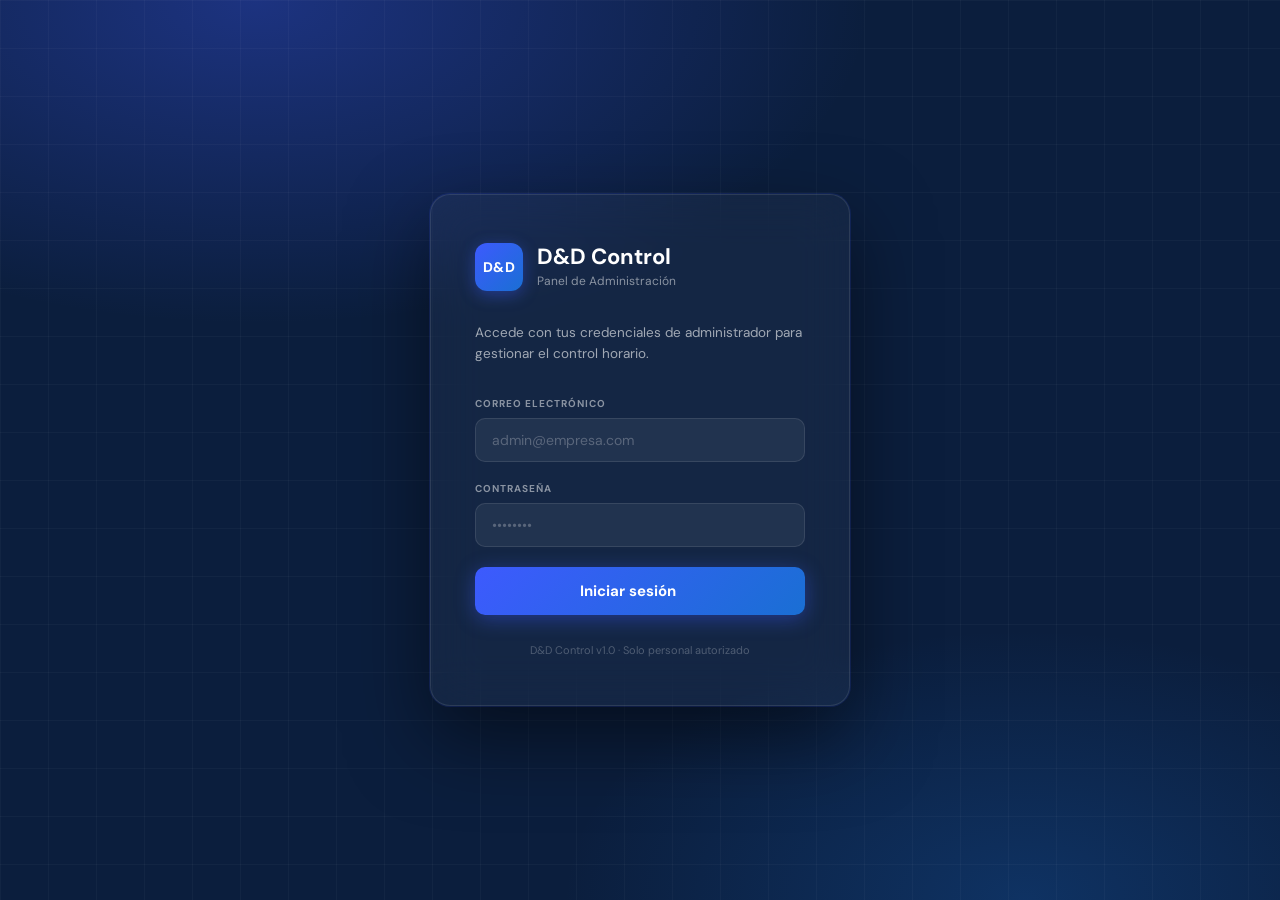
==== src/main/resources/static/configuracion.html @ 8d7f80d4 "Diseño front con algunas funcionalidades implementadas hecho + Iconos" ====
<!DOCTYPE html>
<html lang="es">
<head>
    <meta charset="UTF-8"><meta name="viewport" content="width=device-width, initial-scale=1.0">
    <title>Configuración — D&D Control</title>
    <link rel="preconnect" href="https://fonts.googleapis.com">
    <link href="https://fonts.googleapis.com/css2?family=DM+Sans:opsz,wght@9..40,400;9..40,500;9..40,600;9..40,700&family=DM+Mono:wght@400;500&display=swap" rel="stylesheet">
    <link rel="stylesheet" href="shared.css">
    <style>
        .config-scroll { display:flex; flex-direction:column; gap:20px; padding:28px; }

        .toggle-row {
            display:flex; align-items:center; justify-content:space-between;
            padding:14px 0; border-bottom:1px solid #F0F5FB;
        }
        .toggle-row:last-child { border-bottom:none; }
        .toggle-info .toggle-label { font-size:13px; font-weight:600; color:var(--navy); }
        .toggle-info .toggle-desc  { font-size:12px; color:var(--text-label); margin-top:2px; }
        .switch { position:relative; display:inline-block; width:40px; height:22px; }
        .switch input { opacity:0; width:0; height:0; }
        .slider {
            position:absolute; inset:0; background:#D4E3F5; border-radius:22px;
            cursor:pointer; transition:.2s;
        }
        .slider::before {
            content:''; position:absolute; width:16px; height:16px;
            left:3px; bottom:3px; background:white; border-radius:50%;
            transition:.2s;
        }
        .switch input:checked + .slider { background:var(--blue); }
        .switch input:checked + .slider::before { transform:translateX(18px); }

        .strength-bar { height:4px; border-radius:2px; margin-top:6px; background:#EBF2FB; overflow:hidden; }
        .strength-fill { height:100%; border-radius:2px; transition:width .3s, background .3s; }
    </style>
</head>
<body data-page="configuracion">
<div class="app">
    <nav class="sidebar">
        <div class="brand"><div class="brand-icon">DD</div><span class="brand-name">D&D Control</span></div>
        <div class="nav-section"><span class="nav-label">Principal</span>
            <a class="nav-item" data-page="dashboard"   href="dashboard.html"><img src="icons/dashboard-svgrepo-com.svg" alt="Dashboard">Dashboard</a>
            <a class="nav-item" data-page="fichajes"    href="fichajes.html"><img src="icons/clock-two-svgrepo-com.svg" alt="Fichajes">Fichajes</a>
            <a class="nav-item" data-page="solicitudes" href="solicitudes.html"><img src="icons/paper-svgrepo-com.svg" alt="Solicitudes">Solicitudes<span class="nav-badge">4</span></a>
            <a class="nav-item" data-page="incidencias" href="incidencias.html"><img src="icons/warning-1-svgrepo-com.svg" alt="Incidencias">Incidencias<span class="nav-badge">2</span></a>
        </div>
        <div class="nav-section"><span class="nav-label">Gestión</span>
            <a class="nav-item" data-page="empleados"   href="empleados.html"><img src="icons/employees-svgrepo-com (1).svg" alt="Empleados">Empleados</a>
            <a class="nav-item" data-page="sedes"       href="sedes.html"><img src="icons/headquarters-building-bank-house-svgrepo-com.svg" alt="Sedes">Sedes</a>
            <a class="nav-item" data-page="turnos"      href="turnos.html"><img src="icons/shifts-team-svgrepo-com.svg" alt="Turnos">Turnos</a>
            <a class="nav-item" data-page="informes"    href="informes.html"><img src="icons/reports-svgrepo-com.svg" alt="Informes">Informes</a>
        </div>
        <div class="nav-section"><span class="nav-label">Sistema</span>
            <a class="nav-item" data-page="configuracion" href="configuracion.html"><img src="icons/settings-svgrepo-com.svg" alt="Configuración">Configuración</a>
        </div>
        <div class="sidebar-spacer"></div>
        <div class="user-chip">
            <div class="avatar">AC</div>
            <div class="user-info"><div class="user-name">Admin Central</div><div class="user-role">Administrador</div></div>
            <div class="btn-icon" onclick="doLogout()"><img src="icons/logout-svgrepo-com.svg" alt="Cerrar sesión"></div>
        </div>
    </nav>

    <main>
        <div class="topbar"><h1>Configuración</h1></div>

        <div class="tabs-bar">
            <div class="tab active" id="tab-empresa"        onclick="switchTab('empresa')">Empresa</div>
            <div class="tab"        id="tab-sistema"        onclick="switchTab('sistema')">Sistema</div>
            <div class="tab"        id="tab-seguridad"      onclick="switchTab('seguridad')">Seguridad</div>
            <div class="tab"        id="tab-notificaciones" onclick="switchTab('notificaciones')">Notificaciones</div>
        </div>

        <div style="flex:1;overflow-y:auto">

            <!-- ── EMPRESA ── -->
            <div class="config-scroll" id="panel-empresa">
                <div class="card">
                    <div class="card-header"><span class="card-title">Datos de la empresa</span></div>
                    <div class="card-body">
                        <div class="form-grid form-2col">
                            <div class="field"><label>Nombre empresa</label><input type="text" id="empNombre" value="Empresa S.L."></div>
                            <div class="field"><label>NIF / CIF</label><input type="text" id="empNif" value="B12345678"></div>
                            <div class="field form-full"><label>Dirección fiscal</label><input type="text" id="empDir" value="Calle Madrid 1, 28904 Getafe, Madrid"></div>
                            <div class="field"><label>Email contacto</label><input type="email" id="empEmail" value="admin@admin.com"></div>
                            <div class="field"><label>Teléfono</label><input type="tel" id="empTel" value="999999999"></div>
                        </div>
                    </div>
                    <div class="card-footer">
                        <button class="btn btn-secondary" onclick="resetEmpresa()">Cancelar</button>
                        <button class="btn btn-primary"   onclick="guardarEmpresa()">Guardar cambios</button>
                    </div>
                </div>
            </div>

            <!-- ── SISTEMA ── -->
            <div class="config-scroll" id="panel-sistema" style="display:none">
                <div class="card">
                    <div class="card-header"><span class="card-title">Parámetros del sistema</span></div>
                    <div class="card-body">
                        <div class="form-grid form-2col">
                            <div class="field"><label>Margen de retraso (minutos)</label><input type="number" id="margen" value="5" min="0" max="60"></div>
                            <div class="field"><label>Horas mínimas jornada</label><input type="number" id="horasMin" value="8" min="1" max="12"></div>
                            <div class="field">
                                <label>Zona horaria</label>
                                <select id="zona">
                                    <option>Europe/Madrid (UTC+1)</option>
                                    <option>Europe/London (UTC+0)</option>
                                    <option>America/New_York (UTC-5)</option>
                                </select>
                            </div>
                            <div class="field">
                                <label>Formato hora en informes</label>
                                <select id="formato">
                                    <option>HH:mm (24h)</option>
                                    <option>hh:mm a (12h)</option>
                                </select>
                            </div>
                        </div>
                    </div>
                    <div class="card-footer">
                        <button class="btn btn-secondary">Cancelar</button>
                        <button class="btn btn-primary" onclick="guardarSistema()">Guardar cambios</button>
                    </div>
                </div>
            </div>

            <!-- ── SEGURIDAD ── -->
            <div class="config-scroll" id="panel-seguridad" style="display:none">
                <div class="card">
                    <div class="card-header"><span class="card-title">Cambiar contraseña</span></div>
                    <div class="card-body">
                        <div class="form-grid" style="max-width:480px">
                            <div class="field"><label>Contraseña actual</label><input type="password" id="passActual" placeholder="••••••••"></div>
                            <div class="field">
                                <label>Nueva contraseña</label>
                                <input type="password" id="passNueva" placeholder="Mín. 8 caracteres" oninput="checkStrength(this.value)">
                                <div class="strength-bar"><div class="strength-fill" id="strengthFill" style="width:0%;background:#E84855"></div></div>
                                <span id="strengthLabel" style="font-size:11px;color:var(--text-label);margin-top:4px"></span>
                            </div>
                            <div class="field"><label>Confirmar contraseña</label><input type="password" id="passConfirm" placeholder="••••••••"></div>
                        </div>
                    </div>
                    <div class="card-footer">
                        <button class="btn btn-primary" onclick="cambiarPassword()">Actualizar contraseña</button>
                    </div>
                </div>
                <div class="card">
                    <div class="card-header"><span class="card-title">Sesiones activas</span></div>
                    <div class="card-body">
                        <div class="toggle-row">
                            <div class="toggle-info">
                                <div class="toggle-label">Expiración de sesión automática</div>
                                <div class="toggle-desc">Cierra la sesión tras 8 horas de inactividad</div>
                            </div>
                            <label class="switch"><input type="checkbox" checked><span class="slider"></span></label>
                        </div>
                        <div class="toggle-row">
                            <div class="toggle-info">
                                <div class="toggle-label">Autenticación en dos pasos</div>
                                <div class="toggle-desc">Requiere código al iniciar sesión</div>
                            </div>
                            <label class="switch"><input type="checkbox"><span class="slider"></span></label>
                        </div>
                    </div>
                </div>
            </div>

            <!-- ── NOTIFICACIONES ── -->
            <div class="config-scroll" id="panel-notificaciones" style="display:none">
                <div class="card">
                    <div class="card-header"><span class="card-title">Preferencias de notificación</span></div>
                    <div class="card-body">
                        <div class="toggle-row">
                            <div class="toggle-info">
                                <div class="toggle-label">Nueva solicitud pendiente</div>
                                <div class="toggle-desc">Recibir email cuando un empleado envíe una solicitud</div>
                            </div>
                            <label class="switch"><input type="checkbox" checked><span class="slider"></span></label>
                        </div>
                        <div class="toggle-row">
                            <div class="toggle-info">
                                <div class="toggle-label">Incidencia detectada</div>
                                <div class="toggle-desc">Alertar cuando se genere una incidencia automática</div>
                            </div>
                            <label class="switch"><input type="checkbox" checked><span class="slider"></span></label>
                        </div>
                        <div class="toggle-row">
                            <div class="toggle-info">
                                <div class="toggle-label">Fichaje fuera de radio GPS</div>
                                <div class="toggle-desc">Notificar cuando un empleado fiche fuera de su sede</div>
                            </div>
                            <label class="switch"><input type="checkbox" checked><span class="slider"></span></label>
                        </div>
                        <div class="toggle-row">
                            <div class="toggle-info">
                                <div class="toggle-label">Resumen diario</div>
                                <div class="toggle-desc">Enviar resumen de asistencia cada día a las 20:00</div>
                            </div>
                            <label class="switch"><input type="checkbox"><span class="slider"></span></label>
                        </div>
                        <div class="toggle-row">
                            <div class="toggle-info">
                                <div class="toggle-label">Informe semanal automático</div>
                                <div class="toggle-desc">Enviar informe de horas cada lunes</div>
                            </div>
                            <label class="switch"><input type="checkbox"><span class="slider"></span></label>
                        </div>
                    </div>
                    <div class="card-footer">
                        <button class="btn btn-primary" onclick="guardarNotif()">Guardar preferencias</button>
                    </div>
                </div>
            </div>

        </div>
    </main>
</div>
<script src="shared.js"></script>
<script src="configuracion.js"></script>
</body>
</html>
---- src/main/resources/static/shared.css ----
@import url('https://fonts.googleapis.com/css2?family=DM+Sans:opsz,wght@9..40,300;9..40,400;9..40,500;9..40,600;9..40,700&family=DM+Mono:wght@400;500&display=swap');

:root {
  --bg:           #F0F5FB;
  --white:        #ffffff;
  --border:       #D4E3F5;
  --border-light: #E8EBF0;
  --navy:         #0B1E3D;
  --blue:         #1A6FD4;
  --indigo:       #3D5AFE;
  --blue-light:   #EBF2FB;
  --blue-mid:     #E3F0FF;
  --text-muted:   #5A7A9E;
  --text-label:   #8BA4C0;
  --text-dark:    #1A1A2E;
  --green:        #0F9A5A;
  --green-bg:     #E8FAF2;
  --yellow-bg:    #FFF8E6;
  --yellow:       #C87D00;
  --red:          #E84855;
  --red-bg:       #FEE8EA;
  --sidebar-w:    240px;
  --topbar-h:     60px;
  --radius:       12px;
  --radius-sm:    8px;
  --shadow:       0 2px 12px rgba(11,30,61,.07);
  --shadow-md:    0 6px 28px rgba(11,30,61,.12);
  --font:         'DM Sans', sans-serif;
  --mono:         'DM Mono', monospace;
  --transition:   .15s ease;
}

*, *::before, *::after { box-sizing: border-box; margin: 0; padding: 0; }
html, body {
  height: 100%; font-family: var(--font);
  background: var(--bg); color: var(--navy);
  font-size: 14px; -webkit-font-smoothing: antialiased;
}

.app { display: flex; height: 100vh; overflow: hidden; }
main  { flex: 1; display: flex; flex-direction: column; overflow: hidden; }

.sidebar {
  width: var(--sidebar-w); flex-shrink: 0;
  background: var(--white);
  border-right: 1px solid var(--border-light);
  display: flex; flex-direction: column; height: 100vh;
  position: relative; z-index: 10;
}

.brand {
  display: flex; align-items: center; gap: 10px;
  height: 72px; padding: 0 20px; flex-shrink: 0;
  border-bottom: 1px solid var(--border-light);
}
.brand-icon {
  width: 36px; height: 36px; border-radius: 8px;
  background: var(--indigo);
  display: flex; align-items: center; justify-content: center;
  font-weight: 700; color: white; font-size: 12px; flex-shrink: 0;
  letter-spacing: .02em;
}
.brand-name { font-weight: 700; font-size: 15px; color: var(--text-dark); }

.nav-section { padding: 20px 12px 4px 20px; }
.nav-section + .nav-section { padding-top: 16px; }

.nav-label {
  display: block; font-size: 10px; font-weight: 700;
  color: #9CA3B0; letter-spacing: .09em;
  text-transform: uppercase; padding-bottom: 6px;
}

.nav-item {
  display: flex; align-items: center; gap: 10px;
  height: 38px; padding: 0 12px;
  border-radius: var(--radius-sm);
  cursor: pointer; color: #4A5568;
  font-size: 14px; font-weight: 400;
  transition: background var(--transition), color var(--transition);
  user-select: none; text-decoration: none;
}
.nav-item:hover { background: var(--blue-light); color: var(--blue); }
.nav-item.active {
  background: #EEF2FF; color: var(--indigo); font-weight: 700;
}
.nav-item svg { width: 17px; height: 17px; flex-shrink: 0; opacity: .65; }
.nav-item:hover svg, .nav-item.active svg { opacity: 1; }

.nav-badge {
  margin-left: auto; background: var(--red);
  color: white; font-size: 10px; font-weight: 700;
  border-radius: 10px; padding: 1px 6px; line-height: 1.6;
}

.sidebar-spacer { flex: 1; }

.user-chip {
  height: 64px; display: flex; align-items: center; gap: 12px;
  padding: 0 16px; flex-shrink: 0;
  border-top: 1px solid var(--border-light);
}
.avatar {
  width: 36px; height: 36px; border-radius: 50%;
  background: var(--indigo);
  display: flex; align-items: center; justify-content: center;
  color: white; font-size: 12px; font-weight: 700; flex-shrink: 0;
}
.user-info { flex: 1; min-width: 0; }
.user-name {
  font-size: 13px; font-weight: 700; color: var(--text-dark);
  white-space: nowrap; overflow: hidden; text-overflow: ellipsis;
}
.user-role { font-size: 11px; color: #9CA3B0; margin-top: 1px; }

.btn-icon {
  width: 34px; height: 34px; border: 1px solid var(--border);
  border-radius: var(--radius-sm); background: white;
  display: flex; align-items: center; justify-content: center;
  cursor: pointer; color: var(--text-muted);
  transition: all var(--transition); flex-shrink: 0;
}
.btn-icon:hover { background: var(--red-bg); border-color: var(--red); color: var(--red); }

.topbar {
  height: var(--topbar-h); background: var(--white);
  border-bottom: 1px solid var(--border);
  display: flex; align-items: center; gap: 14px;
  padding: 0 28px; flex-shrink: 0;
}
.topbar h1 { font-size: 18px; font-weight: 700; color: var(--navy); }
.topbar-spacer { flex: 1; }

.filter-bar {
  background: var(--blue-light); border-bottom: 1px solid var(--border);
  display: flex; align-items: center; gap: 10px;
  padding: 0 22px; min-height: 54px; flex-shrink: 0; flex-wrap: wrap;
}
.filter-label { font-size: 12px; font-weight: 700; color: var(--text-muted); white-space: nowrap; }

.tabs-bar {
  background: white; border-bottom: 1px solid var(--border);
  display: flex; padding-left: 22px; flex-shrink: 0;
}
.tab {
  padding: 14px 18px; font-size: 14px; cursor: pointer;
  color: var(--text-label); font-weight: 400;
  border-bottom: 2px solid transparent;
  transition: all var(--transition); white-space: nowrap;
  user-select: none;
}
.tab.active { color: var(--blue); font-weight: 700; border-bottom-color: var(--blue); }
.tab:hover:not(.active) { color: var(--text-muted); }

.scroll-body {
  flex: 1; overflow-y: auto; padding: 28px;
  display: flex; flex-direction: column; gap: 20px;
}
.scroll-body::-webkit-scrollbar { width: 5px; }
.scroll-body::-webkit-scrollbar-track { background: transparent; }
.scroll-body::-webkit-scrollbar-thumb { background: var(--border); border-radius: 3px; }

.btn {
  display: inline-flex; align-items: center; gap: 7px;
  padding: 8px 16px; border-radius: var(--radius-sm);
  font-family: var(--font); font-size: 13px; font-weight: 600;
  cursor: pointer; border: none; transition: all var(--transition);
  white-space: nowrap; line-height: 1;
}
.btn-primary  { background: var(--blue); color: white; }
.btn-primary:hover  { background: #155bb5; box-shadow: 0 3px 10px rgba(26,111,212,.35); }
.btn-secondary { background: var(--blue-light); color: #4A6080; border: 1px solid var(--border); }
.btn-secondary:hover { background: #dce9f8; }
.btn-ghost  { background: white; color: var(--text-muted); border: 1px solid var(--border); }
.btn-ghost:hover { background: var(--bg); }
.btn-success { background: var(--green); color: white; }
.btn-success:hover { background: #0b7d48; }
.btn-danger  { background: var(--red); color: white; }
.btn-danger:hover  { background: #c43641; }
.btn-sm { padding: 5px 12px; font-size: 12px; }

/* ── CARDS ─────────────────────────────────────────────────── */
.card {
  background: white; border-radius: var(--radius);
  border: 1px solid var(--border); box-shadow: var(--shadow);
}
.card-header {
  display: flex; align-items: center; justify-content: space-between;
  height: 52px; padding: 0 22px;
  border-bottom: 1px solid var(--border);
}
.card-title { font-size: 15px; font-weight: 700; color: var(--navy); }
.card-body { padding: 22px; }
.card-footer {
  display: flex; align-items: center; justify-content: flex-end; gap: 10px;
  height: 56px; padding: 0 22px;
  border-top: 1px solid var(--border);
}

.stat-grid { display: grid; grid-template-columns: repeat(4,1fr); gap: 16px; }

.stat-card {
  background: white; border-radius: var(--radius);
  border: 1px solid var(--border); padding: 20px 22px;
  box-shadow: var(--shadow);
  display: flex; flex-direction: column; gap: 10px;
  transition: box-shadow var(--transition), transform var(--transition);
}
.stat-card:hover { box-shadow: var(--shadow-md); transform: translateY(-1px); }

.stat-card-row { display: flex; align-items: center; }
.stat-icon {
  width: 40px; height: 40px; border-radius: 10px;
  display: flex; align-items: center; justify-content: center;
  font-size: 18px; flex-shrink: 0;
}
.stat-badge {
  margin-left: auto; font-size: 11px; font-weight: 700;
  border-radius: 20px; padding: 3px 8px;
}
.stat-value { font-size: 28px; font-weight: 700; color: var(--navy); line-height: 1; }
.stat-label { font-size: 13px; color: var(--text-muted); }

.table-wrap { overflow-x: auto; }
table { width: 100%; border-collapse: collapse; }
thead th {
  text-align: left; font-size: 11px; font-weight: 700;
  color: var(--text-label); text-transform: uppercase; letter-spacing: .06em;
  padding: 12px 16px; border-bottom: 1px solid var(--border);
  background: #FAFCFF; white-space: nowrap;
}
tbody tr { border-bottom: 1px solid #F0F5FB; transition: background var(--transition); }
tbody tr:hover { background: #F5F9FF; }
tbody td { padding: 13px 16px; font-size: 13px; color: var(--navy); vertical-align: middle; }
tbody tr:last-child { border-bottom: none; }

.badge {
  display: inline-flex; align-items: center; gap: 4px;
  padding: 3px 9px; border-radius: 20px;
  font-size: 11px; font-weight: 700; white-space: nowrap;
}
.badge-green  { background: var(--green-bg);  color: var(--green); }
.badge-red    { background: var(--red-bg);    color: var(--red); }
.badge-yellow { background: var(--yellow-bg); color: var(--yellow); }
.badge-blue   { background: var(--blue-mid);  color: var(--blue); }
.badge-gray   { background: #F0F5FB;          color: var(--text-muted); }
.badge-indigo { background: #EEF2FF;          color: var(--indigo); }

.dot { width: 6px; height: 6px; border-radius: 50%; display: inline-block; flex-shrink: 0; }
.dot-green  { background: var(--green); }
.dot-red    { background: var(--red); }
.dot-yellow { background: #F59E0B; }

.pagination {
  display: flex; align-items: center; gap: 6px;
  padding: 12px 20px; border-top: 1px solid var(--border); flex-shrink: 0;
}
.pag-info { font-size: 12px; color: var(--text-label); flex: 1; }
.pag-btn {
  width: 30px; height: 30px; border: 1px solid var(--border);
  background: white; border-radius: var(--radius-sm);
  display: flex; align-items: center; justify-content: center;
  cursor: pointer; font-size: 14px; color: var(--text-muted);
  transition: all var(--transition);
}
.pag-btn:hover { background: var(--blue-light); color: var(--blue); border-color: var(--blue); }
.pag-current {
  width: 30px; height: 30px; background: var(--blue); color: white;
  border-radius: var(--radius-sm);
  display: flex; align-items: center; justify-content: center;
  font-size: 12px; font-weight: 700;
}

.form-grid   { display: grid; gap: 16px; }
.form-2col   { grid-template-columns: 1fr 1fr; }
.form-full   { grid-column: 1 / -1; }

.field { display: flex; flex-direction: column; gap: 6px; }
.field label {
  font-size: 10px; font-weight: 700; color: var(--text-label);
  text-transform: uppercase; letter-spacing: .07em;
}
.field input, .field select, .field textarea {
  font-family: var(--font); font-size: 13px; color: var(--navy);
  background: #F8FAFD; border: 1px solid var(--border);
  border-radius: var(--radius-sm); padding: 10px 12px;
  outline: none; transition: border-color var(--transition), background var(--transition);
  width: 100%;
}
.field input:focus, .field select:focus, .field textarea:focus {
  border-color: var(--blue); background: white;
  box-shadow: 0 0 0 3px rgba(26,111,212,.08);
}
.field textarea { resize: vertical; min-height: 72px; line-height: 1.5; }

select, input[type="date"] {
  font-family: var(--font); font-size: 13px; color: var(--navy);
  background: white; border: 1px solid var(--border);
  border-radius: var(--radius-sm); padding: 7px 10px;
  outline: none; cursor: pointer;
}
select:focus, input[type="date"]:focus { border-color: var(--blue); }

.search-box {
  display: flex; align-items: center; gap: 8px;
  background: var(--blue-light); border: 1px solid var(--border);
  border-radius: var(--radius-sm); padding: 7px 14px;
}
.search-box input {
  border: none; background: transparent; outline: none;
  font-family: var(--font); font-size: 13px; color: var(--navy); width: 210px;
}
.search-box input::placeholder { color: var(--text-label); }

.actions { display: flex; gap: 5px; flex-wrap: wrap; }
.act-btn {
  padding: 4px 10px; border-radius: 6px;
  font-size: 11px; font-family: var(--font); font-weight: 600;
  cursor: pointer; border: none; transition: all var(--transition);
}
.act-edit    { background: var(--blue-mid);  color: var(--blue); }
.act-edit:hover    { background: var(--blue); color: white; }
.act-delete  { background: var(--red-bg);    color: var(--red); }
.act-delete:hover  { background: var(--red);  color: white; }
.act-approve { background: var(--green-bg);  color: var(--green); }
.act-approve:hover { background: var(--green); color: white; }
.act-deny    { background: var(--red-bg);    color: var(--red); }
.act-deny:hover    { background: var(--red);  color: white; }
.act-view    { background: #F0F5FB;           color: var(--text-muted); }
.act-view:hover    { background: var(--blue-light); color: var(--blue); }

.emp-cell { display: flex; align-items: center; gap: 10px; }
.emp-avatar {
  width: 32px; height: 32px; border-radius: 50%;
  display: flex; align-items: center; justify-content: center;
  font-size: 11px; font-weight: 700; color: white; flex-shrink: 0;
}
.emp-info .emp-name  { font-weight: 600; font-size: 13px; }
.emp-info .emp-email { font-size: 11px; color: var(--text-label); margin-top: 1px; }

.modal-overlay {
  position: fixed; inset: 0; background: rgba(11,30,61,.42);
  display: none; align-items: center; justify-content: center; z-index: 500;
}
.modal-overlay.open { display: flex; }
.modal {
  background: white; border-radius: var(--radius);
  box-shadow: var(--shadow-md); width: 520px; max-width: 95vw;
  animation: modalIn .22s ease;
}
@keyframes modalIn {
  from { opacity:0; transform: scale(.97) translateY(8px); }
  to   { opacity:1; transform: scale(1)  translateY(0); }
}
.modal-header {
  display: flex; align-items: center; justify-content: space-between;
  padding: 18px 24px; border-bottom: 1px solid var(--border);
}
.modal-title { font-size: 16px; font-weight: 700; color: var(--navy); }
.modal-close {
  width: 30px; height: 30px; border-radius: var(--radius-sm);
  border: 1px solid var(--border); background: white;
  display: flex; align-items: center; justify-content: center;
  cursor: pointer; color: var(--text-muted); font-size: 18px; line-height: 1;
  transition: all var(--transition);
}
.modal-close:hover { background: var(--red-bg); color: var(--red); border-color: var(--red); }
.modal-body   { padding: 24px; }
.modal-footer {
  display: flex; justify-content: flex-end; gap: 10px;
  padding: 16px 24px; border-top: 1px solid var(--border);
}

@keyframes fadeUp {
  from { opacity: 0; transform: translateY(14px); }
  to   { opacity: 1; transform: translateY(0); }
}
.page-enter { animation: fadeUp .28s ease both; }


.nav-item img {
    width: 16px;
    height: 16px;
    flex-shrink: 0;
}

.stat-icon img {
    width: 24px;
    height: 24px;
}

.quick-icon img {
    width: 20px;
    height: 20px;
}

.btn-icon img {
    width: 15px;
    height: 15px;
}
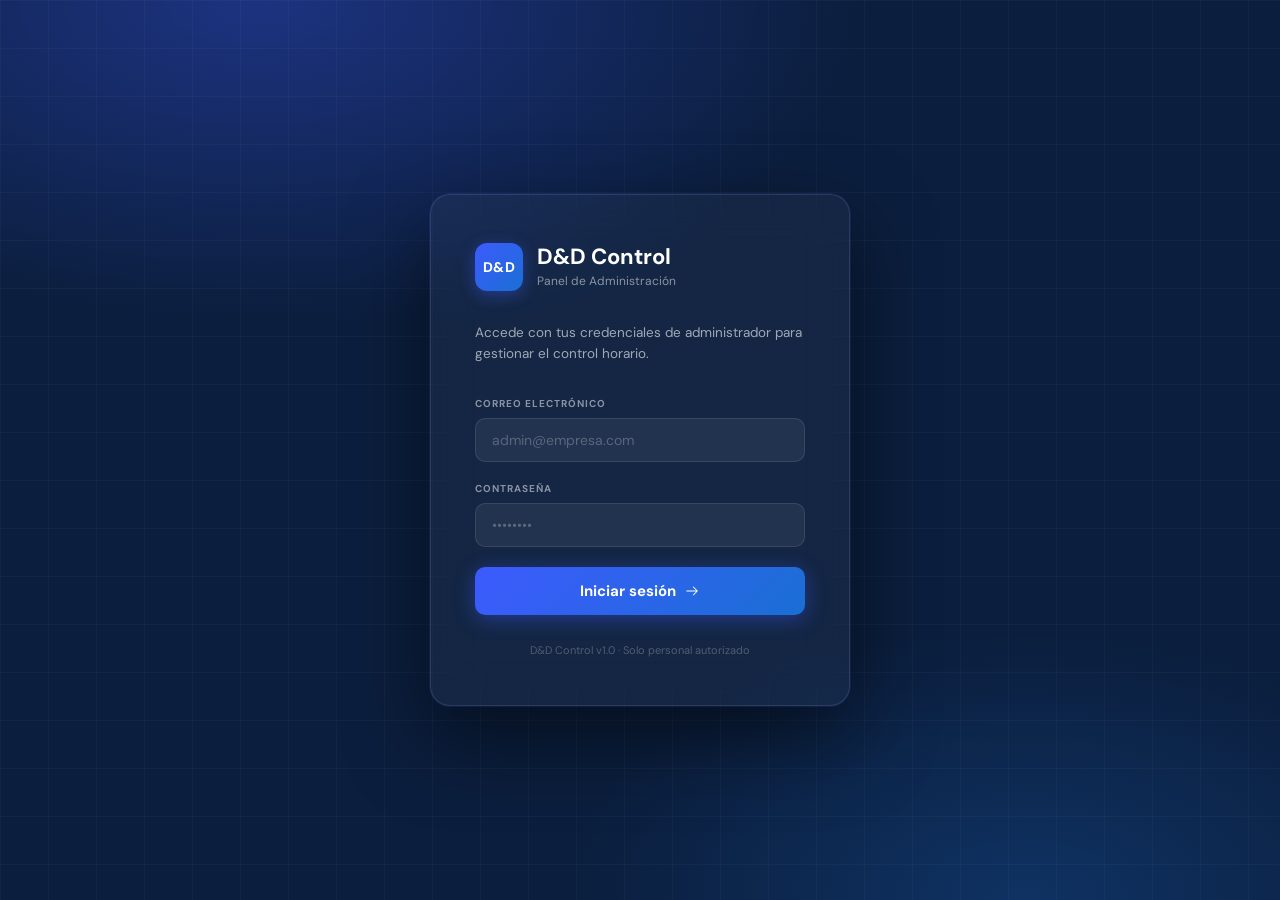
==== commit 365777da: "Traducción al inglés implementada." ====
--- a/src/main/resources/static/configuracion.html
+++ b/src/main/resources/static/configuracion.html
@@ -8,28 +8,16 @@
     <link rel="stylesheet" href="shared.css">
     <style>
         .config-scroll { display:flex; flex-direction:column; gap:20px; padding:28px; }
-
-        .toggle-row {
-            display:flex; align-items:center; justify-content:space-between;
-            padding:14px 0; border-bottom:1px solid #F0F5FB;
-        }
+        .toggle-row { display:flex; align-items:center; justify-content:space-between; padding:14px 0; border-bottom:1px solid #F0F5FB; }
         .toggle-row:last-child { border-bottom:none; }
         .toggle-info .toggle-label { font-size:13px; font-weight:600; color:var(--navy); }
         .toggle-info .toggle-desc  { font-size:12px; color:var(--text-label); margin-top:2px; }
         .switch { position:relative; display:inline-block; width:40px; height:22px; }
         .switch input { opacity:0; width:0; height:0; }
-        .slider {
-            position:absolute; inset:0; background:#D4E3F5; border-radius:22px;
-            cursor:pointer; transition:.2s;
-        }
-        .slider::before {
-            content:''; position:absolute; width:16px; height:16px;
-            left:3px; bottom:3px; background:white; border-radius:50%;
-            transition:.2s;
-        }
+        .slider { position:absolute; inset:0; background:#D4E3F5; border-radius:22px; cursor:pointer; transition:.2s; }
+        .slider::before { content:''; position:absolute; width:16px; height:16px; left:3px; bottom:3px; background:white; border-radius:50%; transition:.2s; }
         .switch input:checked + .slider { background:var(--blue); }
         .switch input:checked + .slider::before { transform:translateX(18px); }
-
         .strength-bar { height:4px; border-radius:2px; margin-top:6px; background:#EBF2FB; overflow:hidden; }
         .strength-fill { height:100%; border-radius:2px; transition:width .3s, background .3s; }
     </style>
@@ -38,20 +26,20 @@
 <div class="app">
     <nav class="sidebar">
         <div class="brand"><div class="brand-icon">DD</div><span class="brand-name">D&D Control</span></div>
-        <div class="nav-section"><span class="nav-label">Principal</span>
-            <a class="nav-item" data-page="dashboard"   href="dashboard.html"><img src="icons/dashboard-svgrepo-com.svg" alt="Dashboard">Dashboard</a>
-            <a class="nav-item" data-page="fichajes"    href="fichajes.html"><img src="icons/clock-two-svgrepo-com.svg" alt="Fichajes">Fichajes</a>
-            <a class="nav-item" data-page="solicitudes" href="solicitudes.html"><img src="icons/paper-svgrepo-com.svg" alt="Solicitudes">Solicitudes<span class="nav-badge">4</span></a>
-            <a class="nav-item" data-page="incidencias" href="incidencias.html"><img src="icons/warning-1-svgrepo-com.svg" alt="Incidencias">Incidencias<span class="nav-badge">2</span></a>
+        <div class="nav-section"><span class="nav-label" data-i18n="nav.principal">Principal</span>
+            <a class="nav-item" data-page="dashboard"   href="dashboard.html"><img src="icons/dashboard-svgrepo-com.svg" alt=""><span data-i18n="nav.dashboard">Dashboard</span></a>
+            <a class="nav-item" data-page="fichajes"    href="fichajes.html"><img src="icons/clock-two-svgrepo-com.svg" alt=""><span data-i18n="nav.fichajes">Fichajes</span></a>
+            <a class="nav-item" data-page="solicitudes" href="solicitudes.html"><img src="icons/paper-svgrepo-com.svg" alt=""><span data-i18n="nav.solicitudes">Solicitudes</span><span class="nav-badge">4</span></a>
+            <a class="nav-item" data-page="incidencias" href="incidencias.html"><img src="icons/warning-1-svgrepo-com.svg" alt=""><span data-i18n="nav.incidencias">Incidencias</span><span class="nav-badge">2</span></a>
         </div>
-        <div class="nav-section"><span class="nav-label">Gestión</span>
-            <a class="nav-item" data-page="empleados"   href="empleados.html"><img src="icons/employees-svgrepo-com (1).svg" alt="Empleados">Empleados</a>
-            <a class="nav-item" data-page="sedes"       href="sedes.html"><img src="icons/headquarters-building-bank-house-svgrepo-com.svg" alt="Sedes">Sedes</a>
-            <a class="nav-item" data-page="turnos"      href="turnos.html"><img src="icons/shifts-team-svgrepo-com.svg" alt="Turnos">Turnos</a>
-            <a class="nav-item" data-page="informes"    href="informes.html"><img src="icons/reports-svgrepo-com.svg" alt="Informes">Informes</a>
+        <div class="nav-section"><span class="nav-label" data-i18n="nav.gestion">Gestión</span>
+            <a class="nav-item" data-page="empleados"   href="empleados.html"><img src="icons/employees-svgrepo-com (1).svg" alt=""><span data-i18n="nav.empleados">Empleados</span></a>
+            <a class="nav-item" data-page="sedes"       href="sedes.html"><img src="icons/headquarters-building-bank-house-svgrepo-com.svg" alt=""><span data-i18n="nav.sedes">Sedes</span></a>
+            <a class="nav-item" data-page="turnos"      href="turnos.html"><img src="icons/shifts-team-svgrepo-com.svg" alt=""><span data-i18n="nav.turnos">Turnos</span></a>
+            <a class="nav-item" data-page="informes"    href="informes.html"><img src="icons/reports-svgrepo-com.svg" alt=""><span data-i18n="nav.informes">Informes</span></a>
         </div>
-        <div class="nav-section"><span class="nav-label">Sistema</span>
-            <a class="nav-item" data-page="configuracion" href="configuracion.html"><img src="icons/settings-svgrepo-com.svg" alt="Configuración">Configuración</a>
+        <div class="nav-section"><span class="nav-label" data-i18n="nav.sistema">Sistema</span>
+            <a class="nav-item" data-page="configuracion" href="configuracion.html"><img src="icons/settings-svgrepo-com.svg" alt=""><span data-i18n="nav.configuracion">Configuración</span></a>
         </div>
         <div class="sidebar-spacer"></div>
         <div class="user-chip">
@@ -60,162 +48,142 @@
             <div class="btn-icon" onclick="doLogout()"><img src="icons/logout-svgrepo-com.svg" alt="Cerrar sesión"></div>
         </div>
     </nav>
-
     <main>
-        <div class="topbar"><h1>Configuración</h1></div>
-
+        <div class="topbar"><h1 data-i18n="config.titulo">Configuración</h1></div>
         <div class="tabs-bar">
-            <div class="tab active" id="tab-empresa"        onclick="switchTab('empresa')">Empresa</div>
-            <div class="tab"        id="tab-sistema"        onclick="switchTab('sistema')">Sistema</div>
-            <div class="tab"        id="tab-seguridad"      onclick="switchTab('seguridad')">Seguridad</div>
-            <div class="tab"        id="tab-notificaciones" onclick="switchTab('notificaciones')">Notificaciones</div>
+            <div class="tab active" id="tab-empresa"        onclick="switchTab('empresa')" data-i18n="config.tab_empresa">Empresa</div>
+            <div class="tab"        id="tab-sistema"        onclick="switchTab('sistema')" data-i18n="config.tab_sistema">Sistema</div>
+            <div class="tab"        id="tab-seguridad"      onclick="switchTab('seguridad')" data-i18n="config.tab_seguridad">Seguridad</div>
+            <div class="tab"        id="tab-notificaciones" onclick="switchTab('notificaciones')" data-i18n="config.tab_notif">Notificaciones</div>
         </div>
-
         <div style="flex:1;overflow-y:auto">
-
-            <!-- ── EMPRESA ── -->
             <div class="config-scroll" id="panel-empresa">
                 <div class="card">
-                    <div class="card-header"><span class="card-title">Datos de la empresa</span></div>
+                    <div class="card-header"><span class="card-title" data-i18n="config.empresa_titulo">Datos de la empresa</span></div>
                     <div class="card-body">
                         <div class="form-grid form-2col">
-                            <div class="field"><label>Nombre empresa</label><input type="text" id="empNombre" value="Empresa S.L."></div>
-                            <div class="field"><label>NIF / CIF</label><input type="text" id="empNif" value="B12345678"></div>
-                            <div class="field form-full"><label>Dirección fiscal</label><input type="text" id="empDir" value="Calle Madrid 1, 28904 Getafe, Madrid"></div>
-                            <div class="field"><label>Email contacto</label><input type="email" id="empEmail" value="admin@admin.com"></div>
-                            <div class="field"><label>Teléfono</label><input type="tel" id="empTel" value="999999999"></div>
+                            <div class="field"><label data-i18n="config.emp_nombre">Nombre empresa</label><input type="text" id="empNombre" value="Empresa S.L."></div>
+                            <div class="field"><label data-i18n="config.emp_nif">NIF / CIF</label><input type="text" id="empNif" value="B12345678"></div>
+                            <div class="field form-full"><label data-i18n="config.emp_dir">Dirección fiscal</label><input type="text" id="empDir" value="Calle Madrid 1, 28904 Getafe, Madrid"></div>
+                            <div class="field"><label data-i18n="config.emp_email">Email contacto</label><input type="email" id="empEmail" value="admin@admin.com"></div>
+                            <div class="field"><label data-i18n="config.emp_tel">Teléfono</label><input type="tel" id="empTel" value="999999999"></div>
                         </div>
                     </div>
                     <div class="card-footer">
-                        <button class="btn btn-secondary" onclick="resetEmpresa()">Cancelar</button>
-                        <button class="btn btn-primary"   onclick="guardarEmpresa()">Guardar cambios</button>
+                        <button class="btn btn-secondary" onclick="resetEmpresa()" data-i18n="config.cancelar">Cancelar</button>
+                        <button class="btn btn-primary"   onclick="guardarEmpresa()" data-i18n="config.guardar">Guardar cambios</button>
                     </div>
                 </div>
             </div>
-
-            <!-- ── SISTEMA ── -->
             <div class="config-scroll" id="panel-sistema" style="display:none">
                 <div class="card">
-                    <div class="card-header"><span class="card-title">Parámetros del sistema</span></div>
+                    <div class="card-header"><span class="card-title" data-i18n="config.sis_titulo">Parámetros del sistema</span></div>
                     <div class="card-body">
                         <div class="form-grid form-2col">
-                            <div class="field"><label>Margen de retraso (minutos)</label><input type="number" id="margen" value="5" min="0" max="60"></div>
-                            <div class="field"><label>Horas mínimas jornada</label><input type="number" id="horasMin" value="8" min="1" max="12"></div>
-                            <div class="field">
-                                <label>Zona horaria</label>
-                                <select id="zona">
-                                    <option>Europe/Madrid (UTC+1)</option>
-                                    <option>Europe/London (UTC+0)</option>
-                                    <option>America/New_York (UTC-5)</option>
-                                </select>
+                            <div class="field"><label data-i18n="config.sis_margen">Margen de retraso (minutos)</label><input type="number" id="margen" value="5" min="0" max="60"></div>
+                            <div class="field"><label data-i18n="config.sis_horas">Horas mínimas jornada</label><input type="number" id="horasMin" value="8" min="1" max="12"></div>
+                            <div class="field"><label data-i18n="config.sis_zona">Zona horaria</label>
+                                <select id="zona"><option>Europe/Madrid (UTC+1)</option><option>Europe/London (UTC+0)</option><option>America/New_York (UTC-5)</option></select>
                             </div>
-                            <div class="field">
-                                <label>Formato hora en informes</label>
-                                <select id="formato">
-                                    <option>HH:mm (24h)</option>
-                                    <option>hh:mm a (12h)</option>
-                                </select>
+                            <div class="field"><label data-i18n="config.sis_formato">Formato hora en informes</label>
+                                <select id="formato"><option>HH:mm (24h)</option><option>hh:mm a (12h)</option></select>
                             </div>
                         </div>
                     </div>
                     <div class="card-footer">
-                        <button class="btn btn-secondary">Cancelar</button>
-                        <button class="btn btn-primary" onclick="guardarSistema()">Guardar cambios</button>
+                        <button class="btn btn-secondary" data-i18n="config.cancelar">Cancelar</button>
+                        <button class="btn btn-primary" onclick="guardarSistema()" data-i18n="config.guardar">Guardar cambios</button>
                     </div>
                 </div>
             </div>
-
-            <!-- ── SEGURIDAD ── -->
             <div class="config-scroll" id="panel-seguridad" style="display:none">
                 <div class="card">
-                    <div class="card-header"><span class="card-title">Cambiar contraseña</span></div>
+                    <div class="card-header"><span class="card-title" data-i18n="config.seg_titulo">Cambiar contraseña</span></div>
                     <div class="card-body">
                         <div class="form-grid" style="max-width:480px">
-                            <div class="field"><label>Contraseña actual</label><input type="password" id="passActual" placeholder="••••••••"></div>
+                            <div class="field"><label data-i18n="config.seg_actual">Contraseña actual</label><input type="password" id="passActual" placeholder="••••••••"></div>
                             <div class="field">
-                                <label>Nueva contraseña</label>
-                                <input type="password" id="passNueva" placeholder="Mín. 8 caracteres" oninput="checkStrength(this.value)">
+                                <label data-i18n="config.seg_nueva">Nueva contraseña</label>
+                                <input type="password" id="passNueva" data-i18n-ph="config.seg_nueva_ph" placeholder="Mín. 8 caracteres" oninput="checkStrength(this.value)">
                                 <div class="strength-bar"><div class="strength-fill" id="strengthFill" style="width:0%;background:#E84855"></div></div>
                                 <span id="strengthLabel" style="font-size:11px;color:var(--text-label);margin-top:4px"></span>
                             </div>
-                            <div class="field"><label>Confirmar contraseña</label><input type="password" id="passConfirm" placeholder="••••••••"></div>
+                            <div class="field"><label data-i18n="config.seg_confirm">Confirmar contraseña</label><input type="password" id="passConfirm" placeholder="••••••••"></div>
                         </div>
                     </div>
                     <div class="card-footer">
-                        <button class="btn btn-primary" onclick="cambiarPassword()">Actualizar contraseña</button>
+                        <button class="btn btn-primary" onclick="cambiarPassword()" data-i18n="config.seg_actualizar">Actualizar contraseña</button>
                     </div>
                 </div>
                 <div class="card">
-                    <div class="card-header"><span class="card-title">Sesiones activas</span></div>
+                    <div class="card-header"><span class="card-title" data-i18n="config.ses_titulo">Sesiones activas</span></div>
                     <div class="card-body">
                         <div class="toggle-row">
                             <div class="toggle-info">
-                                <div class="toggle-label">Expiración de sesión automática</div>
-                                <div class="toggle-desc">Cierra la sesión tras 8 horas de inactividad</div>
+                                <div class="toggle-label" data-i18n="config.ses_exp_lbl">Expiración de sesión automática</div>
+                                <div class="toggle-desc" data-i18n="config.ses_exp_desc">Cierra la sesión tras 8 horas de inactividad</div>
                             </div>
                             <label class="switch"><input type="checkbox" checked><span class="slider"></span></label>
                         </div>
                         <div class="toggle-row">
                             <div class="toggle-info">
-                                <div class="toggle-label">Autenticación en dos pasos</div>
-                                <div class="toggle-desc">Requiere código al iniciar sesión</div>
+                                <div class="toggle-label" data-i18n="config.ses_2fa_lbl">Autenticación en dos pasos</div>
+                                <div class="toggle-desc" data-i18n="config.ses_2fa_desc">Requiere código al iniciar sesión</div>
                             </div>
                             <label class="switch"><input type="checkbox"><span class="slider"></span></label>
                         </div>
                     </div>
                 </div>
             </div>
-
-            <!-- ── NOTIFICACIONES ── -->
             <div class="config-scroll" id="panel-notificaciones" style="display:none">
                 <div class="card">
-                    <div class="card-header"><span class="card-title">Preferencias de notificación</span></div>
+                    <div class="card-header"><span class="card-title" data-i18n="config.notif_titulo">Preferencias de notificación</span></div>
                     <div class="card-body">
                         <div class="toggle-row">
                             <div class="toggle-info">
-                                <div class="toggle-label">Nueva solicitud pendiente</div>
-                                <div class="toggle-desc">Recibir email cuando un empleado envíe una solicitud</div>
+                                <div class="toggle-label" data-i18n="config.notif_sol_lbl">Nueva solicitud pendiente</div>
+                                <div class="toggle-desc" data-i18n="config.notif_sol_desc">Recibir email cuando un empleado envíe una solicitud</div>
                             </div>
                             <label class="switch"><input type="checkbox" checked><span class="slider"></span></label>
                         </div>
                         <div class="toggle-row">
                             <div class="toggle-info">
-                                <div class="toggle-label">Incidencia detectada</div>
-                                <div class="toggle-desc">Alertar cuando se genere una incidencia automática</div>
+                                <div class="toggle-label" data-i18n="config.notif_inc_lbl">Incidencia detectada</div>
+                                <div class="toggle-desc" data-i18n="config.notif_inc_desc">Alertar cuando se genere una incidencia automática</div>
                             </div>
                             <label class="switch"><input type="checkbox" checked><span class="slider"></span></label>
                         </div>
                         <div class="toggle-row">
                             <div class="toggle-info">
-                                <div class="toggle-label">Fichaje fuera de radio GPS</div>
-                                <div class="toggle-desc">Notificar cuando un empleado fiche fuera de su sede</div>
+                                <div class="toggle-label" data-i18n="config.notif_gps_lbl">Fichaje fuera de radio GPS</div>
+                                <div class="toggle-desc" data-i18n="config.notif_gps_desc">Notificar cuando un empleado fiche fuera de su sede</div>
                             </div>
                             <label class="switch"><input type="checkbox" checked><span class="slider"></span></label>
                         </div>
                         <div class="toggle-row">
                             <div class="toggle-info">
-                                <div class="toggle-label">Resumen diario</div>
-                                <div class="toggle-desc">Enviar resumen de asistencia cada día a las 20:00</div>
+                                <div class="toggle-label" data-i18n="config.notif_dia_lbl">Resumen diario</div>
+                                <div class="toggle-desc" data-i18n="config.notif_dia_desc">Enviar resumen de asistencia cada día a las 20:00</div>
                             </div>
                             <label class="switch"><input type="checkbox"><span class="slider"></span></label>
                         </div>
                         <div class="toggle-row">
                             <div class="toggle-info">
-                                <div class="toggle-label">Informe semanal automático</div>
-                                <div class="toggle-desc">Enviar informe de horas cada lunes</div>
+                                <div class="toggle-label" data-i18n="config.notif_sem_lbl">Informe semanal automático</div>
+                                <div class="toggle-desc" data-i18n="config.notif_sem_desc">Enviar informe de horas cada lunes</div>
                             </div>
                             <label class="switch"><input type="checkbox"><span class="slider"></span></label>
                         </div>
                     </div>
                     <div class="card-footer">
-                        <button class="btn btn-primary" onclick="guardarNotif()">Guardar preferencias</button>
+                        <button class="btn btn-primary" onclick="guardarNotif()" data-i18n="config.notif_guardar">Guardar preferencias</button>
                     </div>
                 </div>
             </div>
-
         </div>
     </main>
 </div>
+<script src="i18n.js"></script>
 <script src="shared.js"></script>
 <script src="configuracion.js"></script>
 </body>
--- a/src/main/resources/static/shared.css
+++ b/src/main/resources/static/shared.css
@@ -181,7 +181,6 @@
 .btn-danger:hover  { background: #c43641; }
 .btn-sm { padding: 5px 12px; font-size: 12px; }
 
-/* ── CARDS ─────────────────────────────────────────────────── */
 .card {
   background: white; border-radius: var(--radius);
   border: 1px solid var(--border); box-shadow: var(--shadow);
@@ -399,4 +398,45 @@
 .btn-icon img {
     width: 15px;
     height: 15px;
+}
+
+.lang-switcher {
+    display: flex;
+    align-items: center;
+    justify-content: center;
+    gap: 6px;
+    padding: 10px 16px;
+    border-top: 1px solid var(--border-light);
+}
+
+.lang-btn {
+    padding: 5px 14px;
+    border-radius: var(--radius-sm);
+    border: 1px solid var(--border);
+    background: white;
+    font-family: var(--font);
+    font-size: 12px;
+    font-weight: 700;
+    color: var(--text-muted);
+    cursor: pointer;
+    letter-spacing: .06em;
+    transition: all var(--transition);
+}
+
+.lang-btn:hover {
+    background: var(--blue-light);
+    color: var(--blue);
+    border-color: var(--blue);
+}
+
+.lang-btn-active {
+    background: var(--indigo);
+    color: white;
+    border-color: var(--indigo);
+}
+
+.lang-btn-active:hover {
+    background: #2e46d6;
+    border-color: #2e46d6;
+    color: white;
 }
